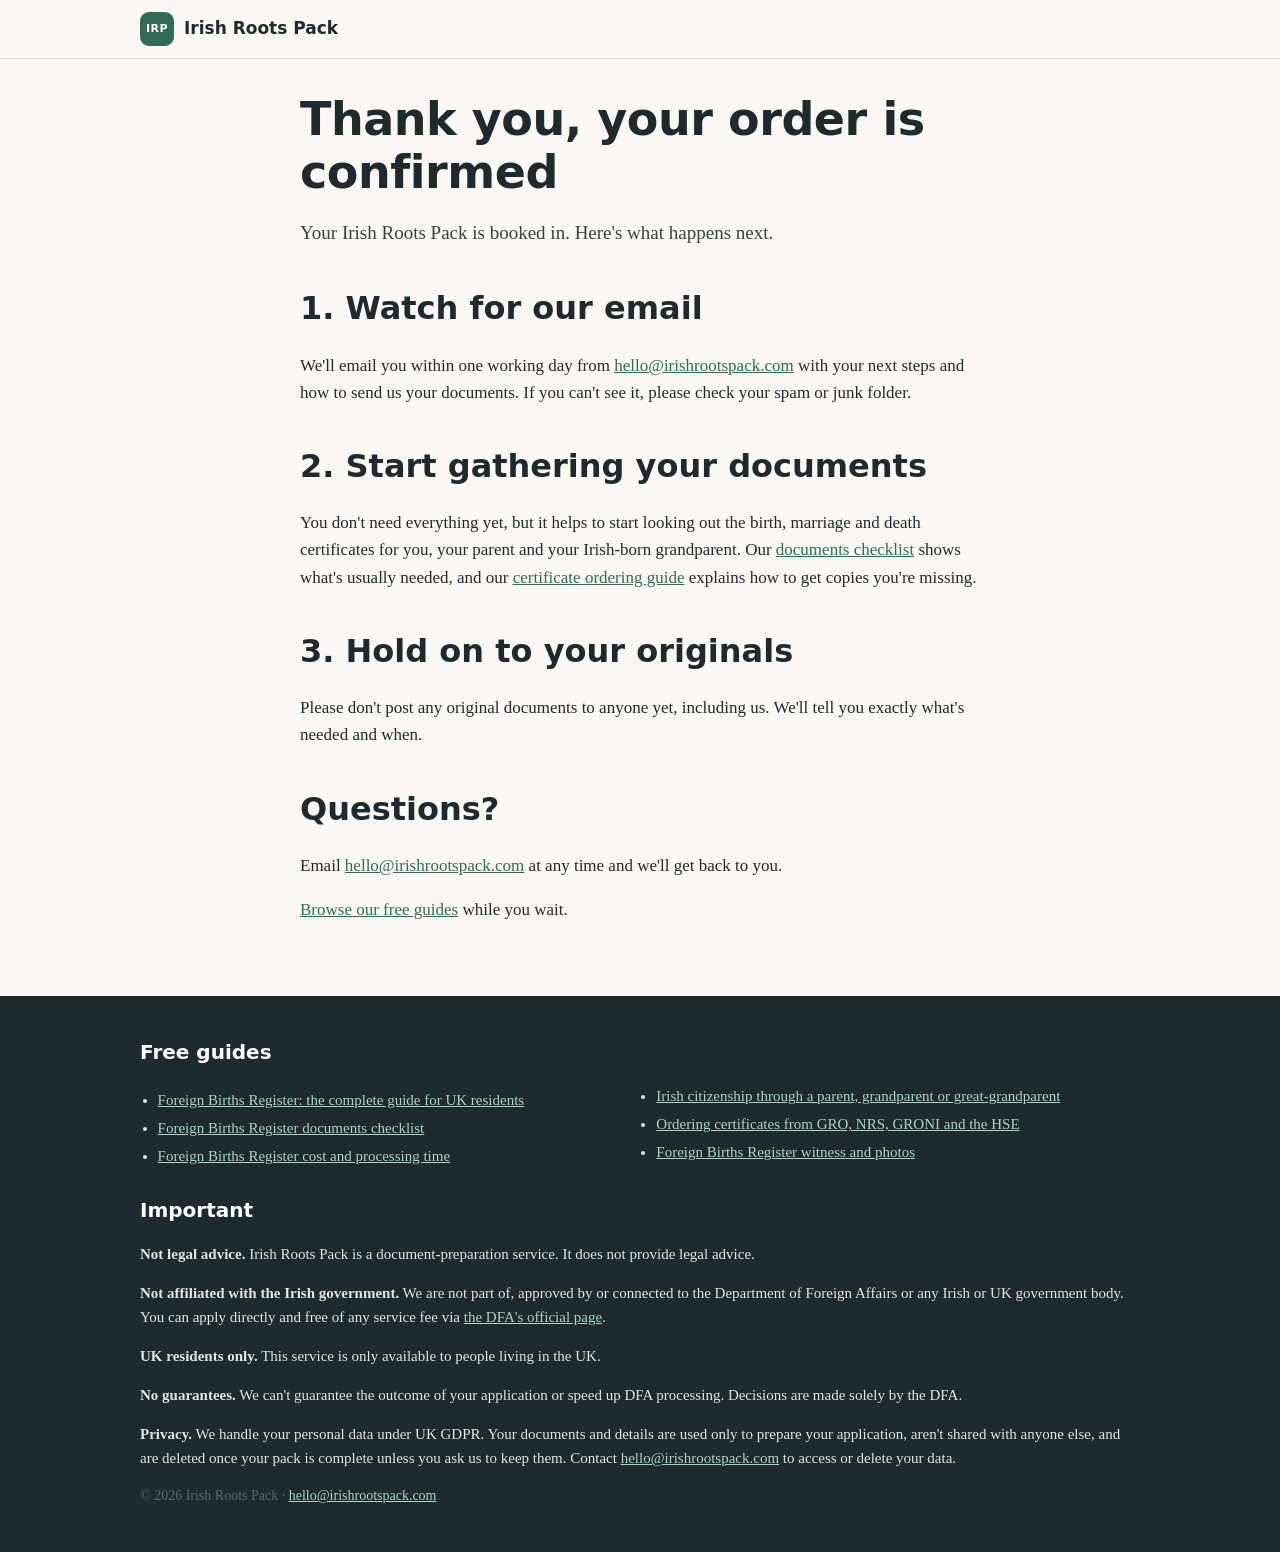
==== thank-you/index.html @ 55b318d5 "Add thank-you page with next steps" ====
<!doctype html>
<html lang="en-GB">
<head>
<meta charset="utf-8">
<meta name="viewport" content="width=device-width, initial-scale=1">
<title>Thank you for your order | Irish Roots Pack</title>
<meta name="robots" content="noindex">
<meta name="theme-color" content="#2f6b57">
<link rel="icon" href="/favicon.ico" sizes="any">
<link rel="icon" href="/favicon.svg" type="image/svg+xml">
<link rel="stylesheet" href="/styles.css">
</head>
<body>
<header class="site-header">
  <div class="wrap header-inner">
    <a class="brand" href="/"><span class="brand-mark" aria-hidden="true">IRP</span> Irish Roots Pack</a>
  </div>
</header>
<main id="top" class="guide">
  <div class="wrap narrow">
    <h1>Thank you, your order is confirmed</h1>
    <p class="lead">Your Irish Roots Pack is booked in. Here's what happens next.</p>
    <h2>1. Watch for our email</h2>
    <p>We'll email you within one working day from <a href="mailto:hello@irishrootspack.com">hello@irishrootspack.com</a> with your next steps and how to send us your documents. If you can't see it, please check your spam or junk folder.</p>
    <h2>2. Start gathering your documents</h2>
    <p>You don't need everything yet, but it helps to start looking out the birth, marriage and death certificates for you, your parent and your Irish-born grandparent. Our <a href="/guides/foreign-births-register-documents-checklist/">documents checklist</a> shows what's usually needed, and our <a href="/guides/ordering-birth-certificates-uk-ireland/">certificate ordering guide</a> explains how to get copies you're missing.</p>
    <h2>3. Hold on to your originals</h2>
    <p>Please don't post any original documents to anyone yet, including us. We'll tell you exactly what's needed and when.</p>
    <h2>Questions?</h2>
    <p>Email <a href="mailto:hello@irishrootspack.com">hello@irishrootspack.com</a> at any time and we'll get back to you.</p>
    <p><a href="/guides/">Browse our free guides</a> while you wait.</p>
  </div>
</main>
<footer class="site-footer">
  <div class="wrap">
    <div class="footer-guides">
      <h2>Free guides</h2>
      <ul>
<li><a href="/guides/foreign-births-register-uk-guide/">Foreign Births Register: the complete guide for UK residents</a></li>
<li><a href="/guides/foreign-births-register-documents-checklist/">Foreign Births Register documents checklist</a></li>
<li><a href="/guides/foreign-births-register-cost-and-processing-time/">Foreign Births Register cost and processing time</a></li>
<li><a href="/guides/irish-citizenship-grandparent-parent-great-grandparent/">Irish citizenship through a parent, grandparent or great-grandparent</a></li>
<li><a href="/guides/ordering-birth-certificates-uk-ireland/">Ordering certificates from GRO, NRS, GRONI and the HSE</a></li>
<li><a href="/guides/foreign-births-register-witness-and-photos/">Foreign Births Register witness and photos</a></li>
      </ul>
    </div>
    <div class="disclaimer">
      <h2>Important</h2>
      <p><strong>Not legal advice.</strong> Irish Roots Pack is a document-preparation service. It does not provide legal advice.</p>
      <p><strong>Not affiliated with the Irish government.</strong> We are not part of, approved by or connected to the Department of Foreign Affairs or any Irish or UK government body. You can apply directly and free of any service fee via <a href="https://www.ireland.ie/en/dfa/citizenship/born-abroad/registering-a-foreign-birth/" rel="noopener" target="_blank">the DFA's official page</a>.</p>
      <p><strong>UK residents only.</strong> This service is only available to people living in the UK.</p>
      <p><strong>No guarantees.</strong> We can't guarantee the outcome of your application or speed up DFA processing. Decisions are made solely by the DFA.</p>
      <p><strong>Privacy.</strong> We handle your personal data under UK GDPR. Your documents and details are used only to prepare your application, aren't shared with anyone else, and are deleted once your pack is complete unless you ask us to keep them. Contact <a href="mailto:hello@irishrootspack.com">hello@irishrootspack.com</a> to access or delete your data.</p>
    </div>
    <p class="small muted">© 2026 Irish Roots Pack · <a href="mailto:hello@irishrootspack.com">hello@irishrootspack.com</a></p>
  </div>
</footer>
</body>
</html>
---- styles.css ----
:root{--ink:#1f2a2e;--muted:#5b6a6e;--bg:#fbf8f3;--card:#fff;--alt:#f2ece2;--accent:#2f6b57;--accent-d:#24543f;--warm:#b5683a;--line:#e3dbcf;--r:14px}
*{box-sizing:border-box}
html{scroll-behavior:smooth}
body{margin:0;font-family:"Iowan Old Style","Palatino Linotype",Georgia,serif;color:var(--ink);background:var(--bg);line-height:1.6;font-size:17px}
h1,h2,h3,.brand,nav,.btn,legend,label,table,summary,.eyebrow,.price{font-family:system-ui,-apple-system,"Segoe UI",Roboto,sans-serif}
.wrap{max-width:1040px;margin:0 auto;padding:0 20px}.narrow{max-width:720px}
a{color:var(--accent)}
.site-header{position:sticky;top:0;background:rgba(251,248,243,.95);backdrop-filter:blur(6px);border-bottom:1px solid var(--line);z-index:5}
.header-inner{display:flex;align-items:center;justify-content:space-between;padding-top:12px;padding-bottom:12px;gap:12px}
.brand{font-weight:700;text-decoration:none;color:var(--ink);display:flex;align-items:center;gap:10px}
.brand-mark{display:inline-grid;place-items:center;width:34px;height:34px;border-radius:9px;background:var(--accent);color:#fff;font-size:11px;letter-spacing:.5px}
nav{display:none;gap:20px;font-size:15px}nav a{text-decoration:none;color:var(--muted)}nav a:hover{color:var(--ink)}
.hero{padding:48px 0 40px}
.eyebrow{text-transform:uppercase;letter-spacing:.12em;font-size:12px;color:var(--warm);font-weight:700;margin:0 0 12px}
h1{font-size:clamp(28px,6vw,46px);line-height:1.15;margin:0 0 16px;letter-spacing:-.01em}
.lead{font-size:19px;color:#34433f;max-width:680px}
.price-row{display:flex;flex-direction:column;gap:18px;margin:28px 0 12px}
.price{display:flex;align-items:center;gap:14px}.amount{font-size:44px;font-weight:800;color:var(--accent-d)}.per{font-size:14px;color:var(--muted);line-height:1.35}
.cta-group{display:flex;flex-wrap:wrap;gap:10px}
.btn{display:inline-block;padding:14px 22px;border-radius:999px;text-decoration:none;font-weight:600;font-size:16px;border:2px solid var(--accent);cursor:pointer;background:none}
.btn-primary{background:var(--accent);color:#fff}.btn-primary:hover{background:var(--accent-d);border-color:var(--accent-d)}
.btn-ghost{color:var(--accent)}.btn-ghost:hover{background:#e8f0ec}
.small{font-size:14px}.muted{color:var(--muted)}
.section{padding:52px 0}.alt{background:var(--alt)}
h2{font-size:clamp(24px,4.5vw,32px);margin:0 0 16px}
.steps{list-style:none;padding:0;margin:24px 0;display:grid;gap:14px;counter-reset:s}
.steps li{background:var(--card);border:1px solid var(--line);border-radius:var(--r);padding:18px 20px 16px 64px;position:relative;counter-increment:s}
.steps li::before{content:counter(s);position:absolute;left:18px;top:18px;width:32px;height:32px;border-radius:50%;background:#e8f0ec;color:var(--accent-d);display:grid;place-items:center;font:700 15px system-ui,sans-serif}
.steps h3{margin:0 0 4px;font-size:18px}.steps p{margin:0;color:#3d4b48}
.note{background:#fff7ef;border-left:4px solid var(--warm);padding:14px 18px;border-radius:8px}
.table-wrap{overflow-x:auto;margin:20px 0}
table{width:100%;border-collapse:collapse;background:var(--card);border-radius:var(--r);overflow:hidden;font-size:15px;min-width:520px}
th,td{padding:12px 14px;border-bottom:1px solid var(--line);text-align:left;vertical-align:top}
thead th{background:#e8f0ec;color:var(--accent-d)}tbody th{font-weight:600;width:30%}
.quiz fieldset{border:1px solid var(--line);background:var(--card);border-radius:var(--r);padding:16px 18px;margin:0 0 14px}
legend{font-weight:600;padding:0 4px;font-size:16px}
.quiz label{display:flex;gap:10px;align-items:center;padding:10px 6px;border-radius:8px;cursor:pointer;font-size:16px}
.quiz label:hover{background:#f6f2ec}.quiz input{width:20px;height:20px;accent-color:var(--accent)}
.result{border-radius:var(--r);padding:18px 20px;margin:6px 0 14px;font-family:system-ui,sans-serif}
.result h3{margin:0 0 6px}.result p{margin:0 0 10px}
.r-eligible{background:#e5f2ea;border:1px solid #9cc8ae}.r-citizen{background:#e8eefb;border:1px solid #a8b9e6}
.r-not{background:#f6ecec;border:1px solid #dcb1b1}.r-check{background:#fff5e6;border:1px solid #e8c48f}
.small-btn{padding:8px 16px;font-size:14px}
details{background:var(--card);border:1px solid var(--line);border-radius:var(--r);margin:0 0 10px;padding:4px 18px}
summary{cursor:pointer;font-weight:600;padding:12px 0;font-size:16px}details p{margin:0 0 14px}
.final-cta{text-align:center;background:var(--card);border:1px solid var(--line);border-radius:var(--r);padding:32px 20px}
.site-footer{background:#1f2a2e;color:#dfe6e3;padding:40px 0 30px;font-size:15px}
.site-footer a{color:#a9d5c2}.disclaimer h2{font-size:20px;color:#fff}
@media(min-width:760px){nav{display:flex}.price-row{flex-direction:row;align-items:center;gap:32px}.steps{grid-template-columns:1fr 1fr}.hero{padding:72px 0 56px}}

.gov-notice{background:#fff;border:1px solid #2f6b57;border-left:5px solid #2f6b57;border-radius:8px;padding:.7rem .9rem;margin:0 0 1.2rem;font-size:.95rem;line-height:1.45}
.gov-notice a{color:#2f6b57;font-weight:600}
/* UK-only notice and checklists */
.uk-only{margin:.4rem 0 0;font-size:.9rem;font-weight:700;color:#0b5d3b;width:100%}
.cta-group{flex-wrap:wrap}
.steps ul.links{margin:.5rem 0 0;padding-left:1.1rem}
.steps ul.links li{margin:.2rem 0}
ul.checklist{padding-left:1.2rem;margin:.4rem 0 1.2rem}
ul.checklist li{margin:.35rem 0}
#posting h3{margin-top:1.4rem}
.refund-note{margin:.2rem 0 0;width:100%}
.steps ul.links li{background:none;border:0;border-radius:0;padding:0;position:static;counter-increment:none;list-style:disc;color:#3d4b48}
.steps ul.links li::before{content:none;display:none}
/* Guides */
.guide{padding:28px 0 56px}
.guide h1{margin-top:6px}
.guide h2{margin-top:2.2rem}
.guide h3{margin:1.4rem 0 .4rem;font-size:19px}
.crumbs{font-family:system-ui,sans-serif;font-size:14px;color:var(--muted);margin:0 0 14px;display:block}
.crumbs a{color:var(--accent)}
.last-checked{font-family:system-ui,sans-serif;font-size:14px;color:var(--accent-d);background:#e8f0ec;border-radius:8px;padding:8px 12px;display:inline-block;margin:0 0 6px}
.tldr{background:var(--card);border:1px solid var(--line);border-left:5px solid var(--accent);border-radius:var(--r);padding:6px 20px 8px;margin:22px 0}
.tldr h2{font-size:20px;margin:.9rem 0 .4rem}
.tldr ul{padding-left:1.2rem}
ol.plain-steps{padding-left:1.4rem}ol.plain-steps h3{margin:1rem 0 .2rem;font-size:18px}ol.plain-steps p{margin:0}
table.compact{min-width:0;margin:14px 0 18px}
.help-box{background:#fff7ef;border:1px solid #ecd3bd;border-radius:var(--r);padding:6px 20px 16px;margin:36px 0 10px}
.help-box h2{font-size:21px;margin:1rem 0 .4rem}
.help-links{display:flex;flex-wrap:wrap;gap:10px;margin:.6rem 0 0}
.sources ul,.related ul{padding-left:1.2rem}.sources li,.related li{margin:.3rem 0}
.guide-list{list-style:none;padding:0;display:grid;gap:12px;margin:22px 0}
.guide-list li{background:var(--card);border:1px solid var(--line);border-radius:var(--r);padding:14px 18px}
.guide-list a{display:block;text-decoration:none;font-family:system-ui,sans-serif;font-size:17px;margin-bottom:2px}
.guide-list span{color:#3d4b48;font-size:15px}
.footer-guides ul{padding-left:1.1rem;columns:2 260px;margin:0 0 24px}.footer-guides li{margin:.25rem 0}
.footer-guides h2{font-size:20px;color:#fff}
.nav-guides-mobile{font-family:system-ui,sans-serif;font-size:14px}
@media(min-width:760px){.nav-guides-mobile{display:none}}
@media(max-width:640px){
table.stack{min-width:0}
table.stack thead{position:absolute;left:-9999px}
table.stack tr{display:block;border-bottom:1px solid var(--line);padding:8px 0}
table.stack td{display:block;border:0;padding:4px 14px}
table.stack td::before{content:attr(data-label);display:block;font-size:12px;font-weight:600;text-transform:uppercase;letter-spacing:.04em;color:var(--muted)}
}
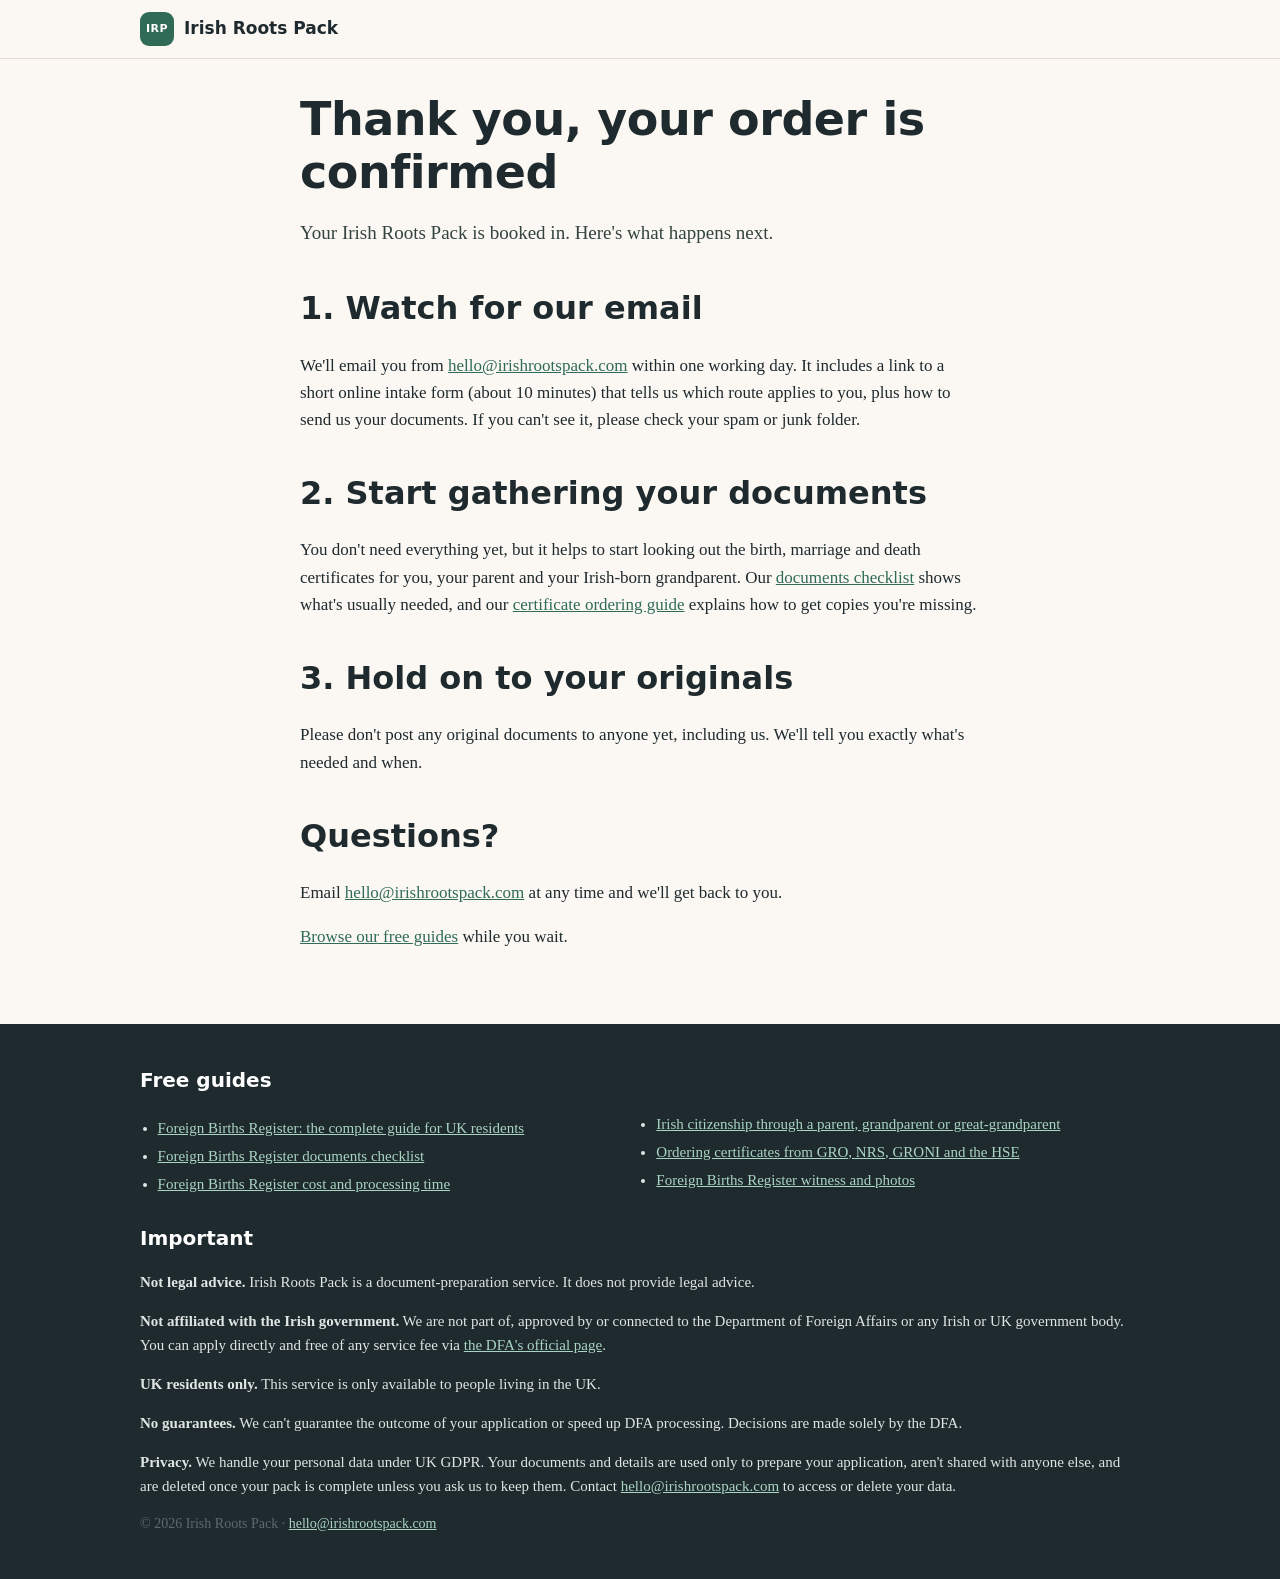
==== commit 2dc45d77: "Add customer intake form page; mention it on thank-you page" ====
--- a/thank-you/index.html
+++ b/thank-you/index.html
@@ -21,7 +21,7 @@
     <h1>Thank you, your order is confirmed</h1>
     <p class="lead">Your Irish Roots Pack is booked in. Here's what happens next.</p>
     <h2>1. Watch for our email</h2>
-    <p>We'll email you within one working day from <a href="mailto:hello@irishrootspack.com">hello@irishrootspack.com</a> with your next steps and how to send us your documents. If you can't see it, please check your spam or junk folder.</p>
+    <p>We'll email you from <a href="mailto:hello@irishrootspack.com">hello@irishrootspack.com</a> within one working day. It includes a link to a short online intake form (about 10 minutes) that tells us which route applies to you, plus how to send us your documents. If you can't see it, please check your spam or junk folder.</p>
     <h2>2. Start gathering your documents</h2>
     <p>You don't need everything yet, but it helps to start looking out the birth, marriage and death certificates for you, your parent and your Irish-born grandparent. Our <a href="/guides/foreign-births-register-documents-checklist/">documents checklist</a> shows what's usually needed, and our <a href="/guides/ordering-birth-certificates-uk-ireland/">certificate ordering guide</a> explains how to get copies you're missing.</p>
     <h2>3. Hold on to your originals</h2>
